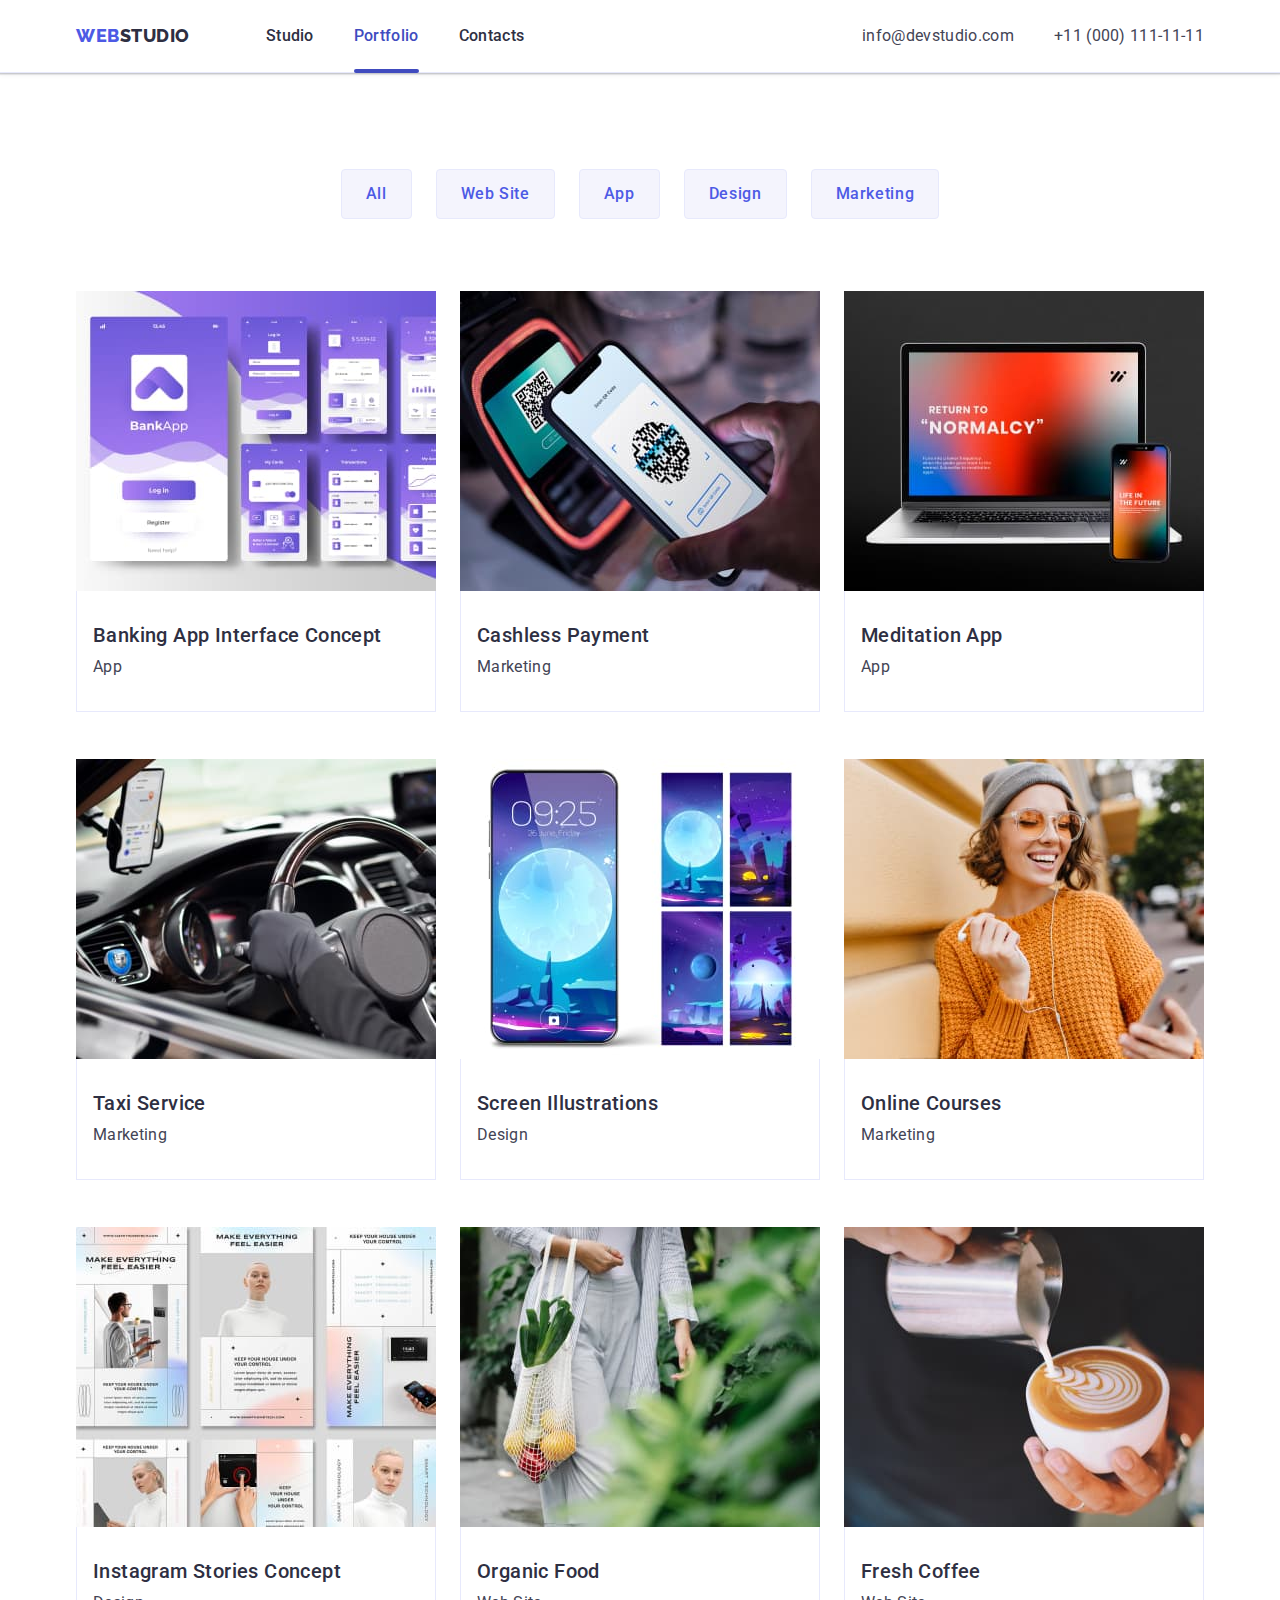
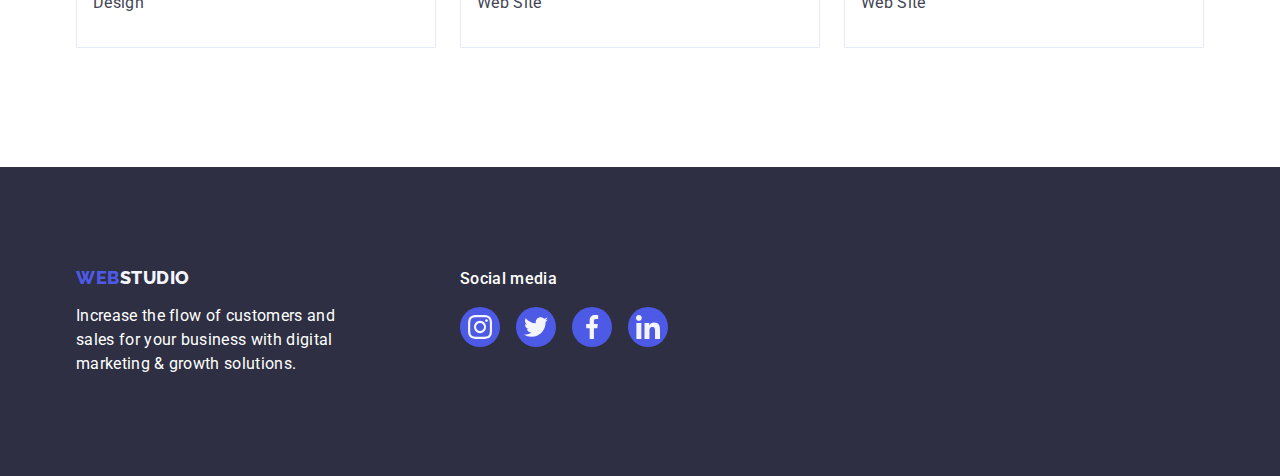
==== portfolio.html @ b57efcba "Initial commit" ====
<!DOCTYPE html>
<html lang="en">
  <head>
    <meta charset="UTF-8" />
    <meta http-equiv="X-UA-Compatible" content="IE=edge" />
    <meta name="viewport" content="width=device-width, initial-scale=1.0" />
    <title>Portfolio</title>
    <link
      rel="stylesheet"
      href="https://cdnjs.cloudflare.com/ajax/libs/modern-normalize/1.0.0/modern-normalize.min.css"
    />
    <link rel="stylesheet" href="./css/styles.css" />
    <link rel="preconnect" href="https://fonts.googleapis.com" />
    <link rel="preconnect" href="https://fonts.gstatic.com" crossorigin />
    <link
      href="https://fonts.googleapis.com/css2?family=Raleway:wght@800&family=Roboto:wght@400;500;700;900&display=swap"
      rel="stylesheet"
    />
  </head>

  <body>
    <!--Шапка сайта-->
    <header class="header">
      <!--Логотип с ссылкой-->

      <div class="container header-container">
        <nav class="nav">
          <a href="./index.html" class="logo link"
            >Web<span class="logo-text">Studio</span></a
          >
          <ul class="nav-links list">
            <li class="nav-item item">
              <a href="./index.html" class="nav-link link">Studio</a>
            </li>
            <li class="nav-item item">
              <a href="./portfolio.html" class="nav-link affter current link">Portfolio</a>
            </li>
            <li class="nav-item item">
              <a href="" class="nav-link link">Contacts</a>
            </li>
          </ul>
        </nav>

        <!--Контакты для связи-->

        <address class="contact">
          <ul class="contact-list list">
            <li class="contact-item item">
              <a href="mailto:info@devstudio.com" class="contact-link link"
                >info@devstudio.com</a
              >
            </li>
            <li class="contact-item item">
              <a href="tel:+110001111111" class="contact-link link"
                >+11 (000) 111-11-11</a
              >
            </li>
          </ul>
        </address>
      </div>
    </header>

    <main>
      <section class="section-galery">
        <div class="container">
          <h1 hidden>galery</h1>
          <ul class="galerry-btn-list list">
            <li class="galerry-item">
              <button type="button" class="meny-button">All</button>
            </li>
            <li class="galerry-item">
              <button type="button" class="meny-button">Web Site</button>
            </li>
            <li class="galerry-item">
              <button type="button" class="meny-button">App</button>
            </li>
            <li class="galerry-item">
              <button type="button" class="meny-button">Design</button>
            </li>
            <li class="galerry-item">
              <button type="button" class="meny-button">Marketing</button>
            </li>
          </ul>

          <ul class="galery-list list">
            <li class="galerry-item-card">
              <a href="" class="galery-link link">
                <div class="animation-card-container">
                  <img src="./images/galery/1.jpg" alt="Bank app" width="360" class="galerry-img" />
                  <p class="animation-card-text">14 Stylish and User-Friendly App Design Concepts · Task Manager App · Calorie Tracker App
                    · Exotic Fruit Ecommerce App ·
                    Cloud Storage App</p>
                </div>
                <div class="galerry-card-content">
                  <h2 class="galery-title">Banking App Interface Concept</h2>
                  <p class="galery-paragrav">App</p>
                </div>
              </a>
            </li>

            <li class="galerry-item-card">
              <a href="" class="galery-link link">
                <div class="animation-card-container">
                <img
                  src="./images/galery/2.jpg"
                  alt="Phone Checks QR Code"
                  width="360"
                  class="galerry-img"
                />
                <p class="animation-card-text">14 Stylish and User-Friendly App Design Concepts · Task Manager App · Calorie Tracker App
                  · Exotic Fruit Ecommerce App ·
                  Cloud Storage App</p>
                </div>
                <div class="galerry-card-content">
                  <h2 class="galery-title">Cashless Payment</h2>
                  <p class="galery-paragrav">Marketing</p>
                </div>
              </a>
            </li>

            <li class="galerry-item-card">
              <a href="" class="galery-link link">
                <div class="animation-card-container">
                <img
                  src="./images/galery/3.jpg"
                  alt="Notebook with phone"
                  width="360"
                  class="galerry-img"
                />
                <p class="animation-card-text">14 Stylish and User-Friendly App Design Concepts · Task Manager App · Calorie Tracker App
                  · Exotic Fruit Ecommerce App ·
                  Cloud Storage App</p>
                </div>
                <div class="galerry-card-content">
                  <h2 class="galery-title">Meditation App</h2>
                  <p class="galery-paragrav">App</p>
                </div>
              </a>
            </li>

            <li class="galerry-item-card">
              <a href="" class="galery-link link">
                <div class="animation-card-container">
                <img
                  src="./images/galery/4.jpg"
                  alt="The driver in the car holds the steering wheel"
                  width="360"
                  class="galerry-img"
                />
                <p class="animation-card-text">14 Stylish and User-Friendly App Design Concepts · Task Manager App · Calorie Tracker App
                  · Exotic Fruit Ecommerce App ·
                  Cloud Storage App</p>
                  </div>
                <div class="galerry-card-content">
                  <h2 class="galery-title">Taxi Service</h2>
                  <p class="galery-paragrav">Marketing</p>
                </div>
              </a>
            </li>

            <li class="galerry-item-card">
              <a href="" class="galery-link link">
                <div class="animation-card-container">
                <img
                  src="./images/galery/5.jpg"
                  alt="Included phone"
                  width="360"
                  class="galerry-img"
                />
                <p class="animation-card-text">14 Stylish and User-Friendly App Design Concepts · Task Manager App · Calorie Tracker App
                  · Exotic Fruit Ecommerce App ·
                  Cloud Storage App</p>
                  </div>
                <div class="galerry-card-content">
                  <h2 class="galery-title">Screen Illustrations</h2>
                  <p class="galery-paragrav">Design</p>
                </div>
              </a>
            </li>

            <li class="galerry-item-card">
              <a href="" class="galery-link link">
                <div class="animation-card-container">
                <img
                  src="./images/galery/6.jpg"
                  alt="girl with headphones in orange sweater"
                  width="360"
                  class="galerry-img"
                />
                <p class="animation-card-text">14 Stylish and User-Friendly App Design Concepts · Task Manager App · Calorie Tracker App
                  · Exotic Fruit Ecommerce App ·
                  Cloud Storage App</p>
                  </div>
                <div class="galerry-card-content">
                  <h2 class="galery-title">Online Courses</h2>
                  <p class="galery-paragrav">Marketing</p>
                </div>
              </a>
            </li>

            <li class="galerry-item-card">
              <a href="" class="galery-link link">
                <div class="animation-card-container">
                <img
                  src="./images/galery/7.jpg"
                  alt="book pages"
                  width="360"
                  class="galerry-img"
                />
                <p class="animation-card-text">14 Stylish and User-Friendly App Design Concepts · Task Manager App · Calorie Tracker App
                  · Exotic Fruit Ecommerce App ·
                  Cloud Storage App</p>
                  </div>
                <div class="galerry-card-content">
                  <h2 class="galery-title">Instagram Stories Concept</h2>
                  <p class="galery-paragrav">Design</p>
                </div>
              </a>
            </li>

            <li class="galerry-item-card">
              <a href="" class="galery-link link">
                <div class="animation-card-container">
                <img
                  src="./images/galery/8.jpg"
                  alt="a girl in white carries vegetables in a bag"
                  width="360"
                  class="galerry-img"
                />
                <p class="animation-card-text">14 Stylish and User-Friendly App Design Concepts · Task Manager App · Calorie Tracker App
                  · Exotic Fruit Ecommerce App ·
                  Cloud Storage App</p>
                  </div>
                <div class="galerry-card-content">
                  <h2 class="galery-title">Organic Food</h2>
                  <p class="galery-paragrav">Web Site</p>
                </div>
              </a>
            </li>

            <li class="galerry-item-card">
              <a href="" class="galery-link link">
                <div class="animation-card-container">
                <img
                  src="./images/galery/9.jpg"
                  alt="a girl in white carries vegetables in a bag"
                  width="360"
                  class="galerry-img"
                />
                <p class="animation-card-text">14 Stylish and User-Friendly App Design Concepts · Task Manager App · Calorie Tracker App
                  · Exotic Fruit Ecommerce App ·
                  Cloud Storage App</p>
                  </div>
                <div class="galerry-card-content">
                  <h2 class="galery-title">Fresh Coffee</h2>
                  <p class="galery-paragrav">Web Site</p>
                </div>
              </a>
            </li>
          </ul>
        </div>
      </section>
    </main>

    <!--Подвал сайта-->

    <footer class="footer">
    
      <div class="container footer-container">
        <div class="footer-container-text">
          <a href="./index.html" class="logo-footer link">Web<span class="footer-logo-span">Studio</span>
          </a>
          <p class="footer-text">
            Increase the flow of customers and sales for your business with
            digital marketing & growth solutions.
          </p>
        </div>
    
    
        <div class="footer-social-media">
    
          <p class="footer-social-media-text">Social media</p>
    
          <ul class="footer-list">
            <li class="item-footer-social">
              <a href="" class="link link-social-media footer-social-link">
                <svg class="icon" width="24" height="24">
                  <use href="./images/icons.svg#icon-instagram">
    
                  </use>
                </svg>
              </a>
            </li>
            <li class="item-footer-social">
              <a href="" class="link link-social-media footer-social-link">
                <svg class="icon" width="24" height="24">
                  <use href="./images/icons.svg#icon-twitter">
    
                  </use>
                </svg>
              </a>
            </li>
            <li class="item-footer-social">
              <a href="" class="link link-social-media footer-social-link">
                <svg class="icon" width="24" height="24">
                  <use href="./images/icons.svg#icon-facebook">
    
                  </use>
                </svg>
              </a>
            </li>
            <li class="item-footer-social">
              <a href="" class="link link-social-media footer-social-link">
    
                <svg class="icon" width="24" height="24">
    
                  <use href="./images/icons.svg#icon-linkedin"></use>
    
                </svg>
              </a>
            </li>
          </ul>
    
    
    
        </div>
      </div>
    
    </footer>
  </body>
</html>
---- css/styles.css ----
/* Цвет основного текста #2E2F42 */

/* Вторичный цвет текста,абзацев #434455; */

/* Цвет заголовка героя #FFFFFF */

/* Цвет кнопки #4D5AE5 , Цвет ховера #404BBF */

/* Цвет акцента #E7E9FC */

/* Цвет героя и футтера #2E2F42 */

/* Цвет фона #E5E5E5 */

/* Цвет фона вторичный #F4F4FD */

/* Размеры основного текста : 16рх
line-height: 1.5 множитель*/

/* Размеры вторичных заголовков : 20рх
line-height: 1.2 множитель */

/* Переменные */

/* Общий сброс дефолта */

html {
  box-sizing: border-box;
}

*,
*::before,
*::after {
  box-sizing: inherit;
}

h1,
h2,
h3,
h4,
h5,
h6,
p {
  margin: 0;
}

ul,
ol {
  list-style: none;
  margin-top: 0;
  margin-bottom: 0;

  padding-left: 0;
}

img {
  display: block;
}

.list {
  list-style: none;
}

.link {
  text-decoration: none;
}

/* Глобальные стили */

body {
  color: #434455;
  font-size: 16px;
  line-height: 1.5;
  font-family: 'Roboto', sans-serif;
  background-color: #ffffff;
  letter-spacing: 0.02em;
}

/* Переменные  */

:root {
  --primary-text-color: #2e2f42;
  --title-paragrav-color: #434455;
  --acsent-color: #404bbf;
  --button-color: #4d5ae5;
  --button-portvolio-color: #f4f4fd;
  --color-icon: #f4f4fd;
  --color-icon-costumers: #8e8f99;
}

/* Контейнер */

.container {
  width: 1158px;

  padding: 0 15px;
  margin: 0 auto;
}

/*--------------- Общие стили для секций и заголовков -----------------*/

.section {
  padding: 120px 0;
}

.section.section-padding {
  padding-top: 0;
}

.section .section-title {
  color: var(--primary-text-color);
  font-size: 36px;
  line-height: 1.11;
  font-weight: 500;
  letter-spacing: 0.02em;
}

/*--------- СТИЛИ ДЛЯ ШАПКИ -------------*/

.header {
  border-bottom: 1px solid #e7e9fc;
  box-shadow: 0px 2px 1px rgba(46, 47, 66, 0.08),
    0px 1px 1px rgba(46, 47, 66, 0.16), 0px 1px 6px rgba(46, 47, 66, 0.08);
}

.header .header-container {
  display: flex;
}

.header .nav {
  display: flex;
  align-items: center;
}

/*------------- Логотип в шапке -------------*/

.logo {
  color: var(--button-color);
  font-size: 18px;
  line-height: 1.17;
  font-family: 'Raleway', sans-serif;
  letter-spacing: 0.03em;
  font-weight: 800;
  text-transform: uppercase;

  margin-right: 76px;
}
.logo-text {
  color: var(--primary-text-color);
}

/*----------------- Навигация по сайту -----------------*/

.nav-links {
  display: flex;
}

.nav-link {
  display: block;
  position: relative;
}

.affter::after {
  content: '';
  position: absolute;

  left: 0;

  bottom: -1px;
  width: 100%;
  height: 4px;

  background: #404bbf;
  border-radius: 2px;
}

.nav-links .nav-link {
  color: var(--primary-text-color);
  font-weight: 500;
  letter-spacing: 0.02em;
  font-style: normal;
  padding: 24px 0;

  transition: color 250ms cubic-bezier(0.4, 0, 0.2, 1);
}

.nav-links .current {
  color: #404bbf;
}

.nav-links .nav-item {
  position: relative;

  margin-right: 40px;
}

.nav-links .nav-item:last-child {
  margin-right: 0px;
}

/* ---------- Контакты -------------------------- */
.contact {
  font-style: normal;
  margin-left: auto;
}

.header .contact-list {
  display: flex;
  padding: 24px 0;
  margin-right: auto;
}

.contact-list .contact-item {
  margin-right: 40px;
}

.contact-list .contact-item:last-child {
  margin-right: 0;
}

.contact-list .contact-link {
  color: var(--title-paragrav-color);
  font-weight: 400;
  letter-spacing: 0.02em;
  font-style: normal;

  transition: color 250ms cubic-bezier(0.4, 0, 0.2, 1);
}

/*------------------ Навигация по сайту + контактная информация в ховере --------------*/

.nav-links .nav-link:hover,
.nav-links .nav-link:focus,
.contact-list .contact-link:hover,
.contact-list .contact-link:focus {
  color: var(--acsent-color);
}

/* ------------------------ Навигация по сайту + контактная информация в активе --------------*/

.nav-links .nav-link:active,
.addres-list .address-link:active,
.contact-list .contact-link:active {
  color: #4d5ae5;
}

/* ------------------------ ПЕРВАЯ СЕКЦИЯ - ГЕРОЙ ------------------------*/

.hero {
  margin-left: auto;
  margin-right: auto;
  padding: 188px 0;
  max-width: 1440px;

  background-color: #2e2f42;

  background-image: linear-gradient(
      rgba(46, 47, 66, 0.7),
      rgba(46, 47, 66, 0.7)
    ),
    url(../images/hero-image.jpg);

  background-size: cover;
  background-repeat: no-repeat;
  background-position: center;
}

.hero .hero-title {
  display: block;
  color: #ffffff;
  font-size: 56px;
  line-height: 1.07;
  letter-spacing: 0.02em;
  text-align: center;

  max-width: 496px;

  margin-left: auto;
  margin-right: auto;
  margin-bottom: 48px;
}

.hero .hero-button {
  display: block;
  text-align: center;

  padding-left: 32px;
  padding-right: 32px;
  padding-top: 16px;
  padding-bottom: 16px;

  margin-left: auto;
  margin-right: auto;

  color: #ffffff;
  background-color: var(--button-color);
  cursor: pointer;
  font-family: 'Roboto', sans-serif;
  font-weight: 500;
  font-size: 16px;
  line-height: 1.5;
  letter-spacing: 0.04em;
  box-shadow: 0px 4px 4px rgba(0, 0, 0, 0.15);

  border-radius: 4px;
  border: none;

  min-width: 169px;
  height: 56px;
  gap: 10px;

  transition: background-color 250ms cubic-bezier(0.4, 0, 0.2, 1);
}

/* --------------- Кнопка героя в ховере ---------------------- */
.hero .hero-button:hover,
.hero .hero-button:focus {
  background-color: #404bbf;
}

/*------------------------- ВТОРАЯ СЕКЦИЯ - ОСОБЕННОСТИ  -----------------*/

.features-list {
  display: flex;
}

.features-list .features-item {
  margin-right: 24px;
  width: calc((100% - 72px) / 4);
}

.features-list .features-item:last-child {
  margin-right: 0px;
}

.container-features-icon {
  display: flex;
  justify-content: center;
  align-items: center;

  margin-bottom: 8px;
  height: 112px;
  background-color: var(--color-icon);
  border-radius: 4px;
}

.features-title {
  font-size: 20px;
  line-height: 1.2;
  color: var(--primary-text-color);
  font-weight: 500;
  letter-spacing: 0.02em;
  margin-bottom: 8px;
}

.features-text-item {
  width: 264px;
}

.features-text {
  font-size: 16px;
  line-height: 1.5;
  letter-spacing: 0.02em;
  color: var(--title-paragrav-color);
}

/*------------------- ТРЕТЬЯ СЕКЦИЯ - ЧЕМ МЫ ЗАНИМАЕМСЯ------------------- */

.meny-list {
  display: flex;
}

.meny-list .meny-item {
  margin-right: 24px;
}
.meny-list .meny-item:last-child {
  margin-right: 0;
}

.section .section-caption {
  color: var(--primary-text-color);
  font-size: 36px;
  line-height: 1.11;
  font-weight: 700;
  letter-spacing: 0.02em;
  text-transform: capitalize;
  text-align: center;

  margin-bottom: 72px;
}

/*---------------------- ЧЕТВЕРТАЯ СЕКЦИЯ - КОМАНДА--------------------*/

.section-team {
  background-color: #f4f4fd;
}

.team-title {
  color: var(--primary-text-color);
  font-size: 36px;
  line-height: 1.11;
  font-weight: 700;
  letter-spacing: 0.02em;
  text-align: center;
  text-transform: capitalize;

  margin-bottom: 72px;
}

.team-list {
  display: flex;
  justify-content: space-between;

  margin-top: 72px;
}

.team-card-content {
  padding-top: 32px;
  padding-bottom: 32px;
}

.team-list .team-item {
  margin-right: 24px;
  width: calc((100% - 72px) / 4);

  box-shadow: 0px 1px 6px rgba(46, 47, 66, 0.08),
    0px 1px 1px rgba(46, 47, 66, 0.16), 0px 2px 1px rgba(46, 47, 66, 0.08);
  border-radius: 0px 0px 4px 4px;
}

.team-list .team-item:last-child {
  margin-right: 0px;
}

.section-text {
  font-size: 16px;
  line-height: 1.5;
  letter-spacing: 0.02em;
  color: var(--title-paragrav-color);
  text-align: center;
}

.section-team .section-subject {
  color: var(--primary-text-color);
  font-size: 20px;
  line-height: 1.2;
  font-weight: 500;
  letter-spacing: 0.02em;
  text-align: center;

  margin-bottom: 8px;
}

.section-team .team-item {
  background-color: #ffffff;
}

.team-icon-hover {
  transition: background-color 250ms cubic-bezier(0.4, 0, 0.2, 1);
}

.team-icon-hover:hover,
.team-icon-hover:focus {
  background-color: #404bbf;
}

/* -------------- КЛИЕНТЫ СЕКЦИЯ ПЯТАЯ-------------------------*/

.section-costumers {
  padding-bottom: 120px;
  padding-top: 120px;
}

.section-costumers .title-costumers {
  margin-bottom: 72px;
  color: var(--primary-text-color);
  font-family: 'Roboto', sans-serif;
  font-weight: 700;
  font-size: 36px;
  line-height: 1.1;
  text-align: center;
  letter-spacing: 0.02em;
  text-transform: capitalize;
}

.section-costumers .list-costumers {
  display: flex;
  justify-content: center;
  gap: 24px;
}

.link-costumers {
  display: flex;
  justify-content: center;
  align-items: center;
  width: 168px;
  height: 88px;

  border: 1px solid #8e8f99;
  border-radius: 4px;

  color: var(--color-icon-costumers);

  transition: border-color 250ms cubic-bezier(0.4, 0, 0.2, 1),
    color 250ms cubic-bezier(0.4, 0, 0.2, 1);
}

.icon-costumers {
  fill: currentColor;
}

.link-costumers:hover,
.link-costumers:focus {
  border: 1px solid var(--acsent-color);
  color: #404bbf;
}

.link-costumers:active {
  background-color: #404bbf;
}

.link-costumers:hover .icon-costumers,
.link-costumers:focus .icon-costumers {
  fill: currentColor;
}

/* ------------Иконки Соц Сетей ---------------------- */

.list-social-media {
  display: flex;
  justify-content: center;
  margin-top: 8px;
  gap: 24px;
}

.link-social-media {
  color: var(--color-icon);
  display: flex;
  height: 40px;
  width: 40px;
  align-items: center;
  justify-content: center;

  background-color: var(--button-color);
  border-radius: 50%;
}

.icon {
  fill: currentColor;
}

/* -----------------ФУТЕР-------------------*/

.footer {
  background-color: var(--primary-text-color);
  color: #ffffff;

  padding: 100px 0;
}

/* --------------------------Логотип В футтере -------------------------- */

.footer-container {
  display: flex;
  align-items: baseline;
}

.footer-container-text {
  margin-right: 120px;
}

.footer .logo-footer {
  display: inline-block;
  color: var(--button-color);
  font-size: 18px;
  line-height: 1.17;
  font-family: 'Raleway', sans-serif;
  letter-spacing: 0.03em;
  font-weight: 800;
  text-transform: uppercase;

  margin-bottom: 16px;
}

.footer .footer-logo-span {
  color: #f4f4fd;
}

.footer .footer-text {
  max-width: 264px;
}

.footer .footer-list {
  display: flex;
  gap: 16px;
}

.footer .footer-social-media-text {
  font-family: 'Roboto', sans-serif;

  font-weight: 500;
  font-size: 16px;
  line-height: 1.5;
  letter-spacing: 0.02em;
  margin-bottom: 16px;
}

.footer-social-link {
  transition: background-color 250ms cubic-bezier(0.4, 0, 0.2, 1);
}

.footer-social-link:hover,
.footer-social-link:focus {
  background-color: #31d0aa;
}

/* -----------------------СТРАНИЦА ПОРТФОЛИО---------------------- */

/* -------------------СТИЛИ ДЛЯ КНОПОК ПЕРВАЯ СЕКЦИЯ -------------------*/

.section-galery .meny-button {
  display: block;

  background-color: var(--button-portvolio-color);
  color: var(--button-color);
  cursor: pointer;
  font-family: 'Roboto', sans-serif;
  font-weight: 500;
  font-size: 16px;
  letter-spacing: 0.04em;
  line-height: 1.5;
  border: 1px solid #e7e9fc;
  border-radius: 4px;

  margin-top: 0;
  margin-left: auto;
  margin-right: auto;

  padding: 12px 24px;

  transition: background-color 250ms cubic-bezier(0.4, 0, 0.2, 1),
    border-color 250ms cubic-bezier(0.4, 0, 0.2, 1),
    box-shadow 250ms cubic-bezier(0.4, 0, 0.2, 1),
    color 250ms cubic-bezier(0.4, 0, 0.2, 1);
}

/* --------------------Ховер кнопок --------------------- */

.section-galery .meny-button:hover,
.section-galery .meny-button:focus {
  background-color: var(--acsent-color);
  color: #ffffff;
  border: 1px solid transparent;
  box-shadow: 0px 3px 1px rgba(0, 0, 0, 0.1), 0px 2px 1px rgba(0, 0, 0, 0.08),
    0px 2px 2px rgba(0, 0, 0, 0.12);
}

/* -------------------- ГАЛЕРЕЯ КАРТОЧКИ --------------- */

.section-galery {
  padding-top: 96px;
  padding-bottom: 120px;
}

.section-galery .galery-title {
  color: var(--primary-text-color);
  font-size: 20px;
  line-height: 1.2;
  font-weight: 500;
  letter-spacing: 0.02em;

  margin-bottom: 8px;
}

.section-galery .galerry-btn-list {
  display: flex;
  justify-content: center;
  margin-bottom: 72px;
}

.galerry-item {
  margin-right: 24px;
}

.galerry-btn-list .galerry-item:last-child {
  margin-right: 0;
}

.galery-list {
  display: flex;
  flex-wrap: wrap;
  row-gap: 48px;
}

.galery-list .galerry-item-card {
  margin-right: 24px;
  max-height: 420px;
}

.galery-link {
  display: block;
  transition: box-shadow 250ms cubic-bezier(0.4, 0, 0.2, 1);
}

.galery-link:hover,
.galery-link:focus {
  box-shadow: 0px 1px 6px rgba(46, 47, 66, 0.08),
    0px 1px 1px rgba(46, 47, 66, 0.16), 0px 2px 1px rgba(46, 47, 66, 0.08);
}

.galery-list .galerry-card-content {
  padding-top: 32px;
  padding-bottom: 32px;
  padding-left: 16px;
  padding-right: 16px;

  border: 1px solid #e7e9fc;
  border-top: none;
}

.galery-list .galerry-item-card:nth-child(3n + 3) {
  margin-right: 0;
}

.galery-paragrav {
  color: var(--title-paragrav-color);
  line-height: 1.5;
}

/* -------АНИМАЦИЯ КАРТОЧЕК В ПОРТФОЛИО ------------- */

.animation-card-container {
  overflow: hidden;
  position: relative;
}

/* .animation-card-container::before {
  position: absolute;
  opacity: 1;
  pointer-events: none;

  width: 100%;
  height: 100%;
  display: inline-block;
  content: '';
  background-color: #4D5AE5;

  transform: translateY(300px);
  transition: transform 250ms cubic-bezier(0.4, 0, 0.2, 1);

} */

.animation-card-text {
  position: absolute;
  padding: 40px 32px;
  top: 0;
  opacity: 1;
  pointer-events: none;
  background-color: #4d5ae5;
  width: 100%;
  height: 100%;
  color: var(--button-portvolio-color);

  font-family: 'Roboto', sans-serif;
  font-style: normal;
  font-weight: 400;
  font-size: 16px;
  line-height: 1.5;
  letter-spacing: 0.02em;

  transform: translateY(100%);
  transition: transform 250ms cubic-bezier(0.4, 0, 0.2, 1);
}

.galery-link:hover .animation-card-container::before,
.galery-link:hover .animation-card-text,
.galery-link:focus .animation-card-container::before,
.galery-link:focus .animation-card-text {
  transform: translateY(0px);
}

/* ------------------------МОДЕЛЬНОЕ ОКНО И БЕКДРОП ----------------------- */

.backdrop {
  position: fixed;
  top: 0;
  left: 0;
  width: 100%;
  height: 100%;
  background-color: rgba(46, 47, 66, 0.4);

  transition: opacity 250ms cubic-bezier(0.4, 0, 0.2, 1),
    visibility 250ms cubic-bezier(0.4, 0, 0.2, 1);
}

.backdrop.is-hidden {
  opacity: 0;
  pointer-events: none;
  visibility: hidden;
}

.modal {
  position: absolute;
  min-width: 408px;
  min-height: 576px;
  top: 50%;
  left: 50%;
  transform: translate(-50%, -50%);
  background-color: #fcfcfc;
  box-shadow: 0px 1px 1px rgba(0, 0, 0, 0.14), 0px 1px 3px rgba(0, 0, 0, 0.12),
    0px 2px 1px rgba(0, 0, 0, 0.2);
  border-radius: 4px;
  transition: transform 250ms cubic-bezier(0.4, 0, 0.2, 1);
}

.close-model-btn {
  position: absolute;
  padding: 0;
  display: flex;
  justify-content: center;
  align-items: center;
  right: 24px;
  top: 24px;
  background: #e7e9fc;
  border: 1px solid rgba(0, 0, 0, 0.1);
  border-radius: 50%;
  width: 24px;
  height: 24px;

  cursor: pointer;

  transition: background-color 250ms cubic-bezier(0.4, 0, 0.2, 1),
    border 250ms cubic-bezier(0.4, 0, 0.2, 1);
}

.close-model-btn:hover,
.close-model-btn:focus {
  background-color: var(--acsent-color);
  border: none;
  color: #ffffff;
}

.svg-modal-btn {
  position: absolute;
  fill: currentColor;
  transition: fill 250ms cubic-bezier(0.4, 0, 0.2, 1);
}
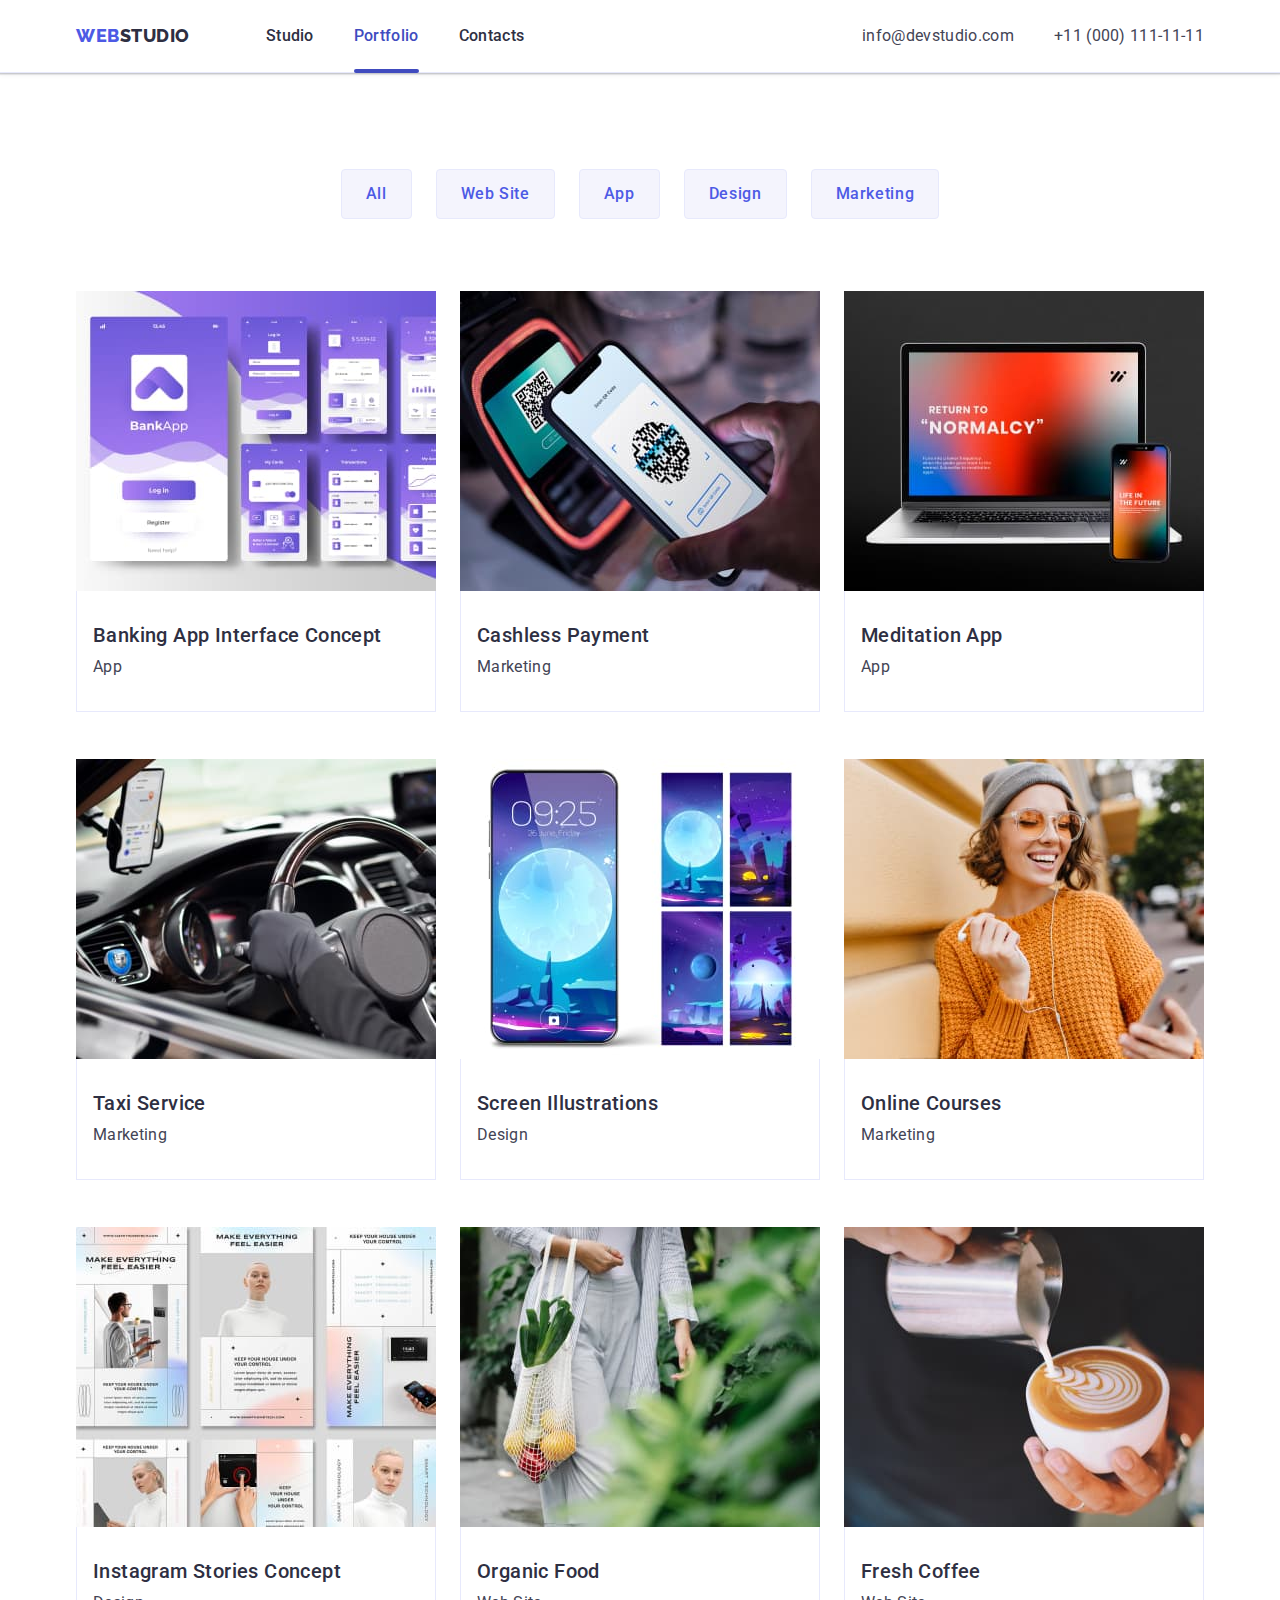
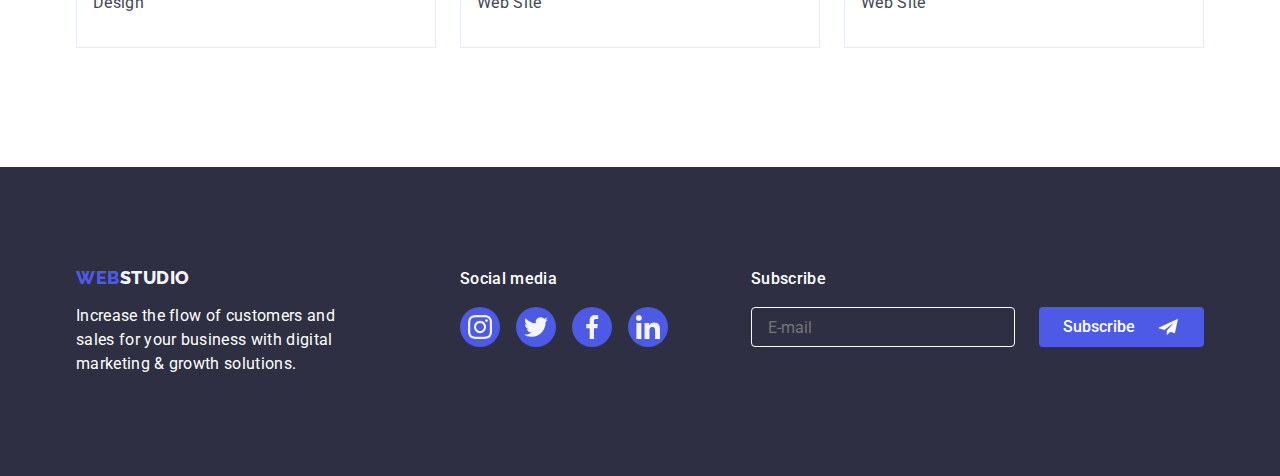
==== commit 160824c8: "Сде" ====
--- a/portfolio.html
+++ b/portfolio.html
@@ -324,6 +324,26 @@
     
     
         </div>
+        <form class="form-list-footer">
+          <label for="subscribe" class="subscribe">
+            <span class="subscribe-text"> Subscribe </span>
+            <input type="email" name="subscribe" autocomplete="on" placeholder="E-mail" class="form-footer" id="subscribe">
+        
+          </label>
+        
+        
+          <div class="container-button-futter">
+            <button type="submit" class="btn-form-footter">
+              Subscribe
+            </button>
+            <svg width="24" height="20" class="icon-btn-footter">
+              <use href="./images/icons.svg#icon-fly-litac">
+        
+              </use>
+            </svg>
+          </div>
+        
+        </form>
       </div>
     
     </footer>
--- a/css/styles.css
+++ b/css/styles.css
@@ -614,6 +614,85 @@
   background-color: #31d0aa;
 }
 
+/* -----------------------Форма-------------------- */
+
+.form-list-footer {
+  display: flex;
+  align-items: flex-end;
+  gap: 24px;
+
+  margin-left: auto;
+}
+
+.subscribe {
+  display: flex;
+  flex-direction: column;
+  gap: 16px;
+}
+
+.subscribe-text {
+  font-family: 'Roboto', sans-serif;
+  font-style: normal;
+  font-weight: 500;
+  font-size: 16px;
+  line-height: 1.5;
+
+  letter-spacing: 0.02em;
+}
+
+.form-footer {
+  outline: none;
+  border: none;
+  width: 264px;
+  height: 40px;
+  padding: 8px 16px;
+
+  border: 1px solid #ffffff;
+  border-radius: 4px;
+  background-color: inherit;
+  color: #ffffff;
+}
+
+.form-footer:focus {
+  border-color: var(--acsent-color);
+}
+
+.btn-form-footter {
+  display: flex;
+  justify-content: flex-start;
+  width: 165px;
+  padding: 8px 24px;
+
+  background-color: var(--button-color);
+  color: #ffffff;
+
+  font-family: 'Roboto', sans-serif;
+
+  font-weight: 500;
+  font-size: 16px;
+  line-height: 1.5;
+  border: none;
+  border-radius: 4px;
+  cursor: pointer;
+
+  transition: background-color 250ms cubic-bezier(0.4, 0, 0.2, 1);
+}
+
+.btn-form-footter:hover {
+  background-color: var(--acsent-color);
+}
+
+.container-button-futter {
+  position: relative;
+  width: 165px;
+}
+
+.icon-btn-footter {
+  position: absolute;
+  top: 50%;
+  right: 24px;
+  transform: translateY(-50%);
+}
 /* -----------------------СТРАНИЦА ПОРТФОЛИО---------------------- */
 
 /* -------------------СТИЛИ ДЛЯ КНОПОК ПЕРВАЯ СЕКЦИЯ -------------------*/
@@ -801,8 +880,8 @@
 
 .modal {
   position: absolute;
-  min-width: 408px;
-  min-height: 576px;
+  width: 408px;
+
   top: 50%;
   left: 50%;
   transform: translate(-50%, -50%);
@@ -811,6 +890,11 @@
     0px 2px 1px rgba(0, 0, 0, 0.2);
   border-radius: 4px;
   transition: transform 250ms cubic-bezier(0.4, 0, 0.2, 1);
+
+  padding-left: 24px;
+  padding-right: 24px;
+  padding-top: 72px;
+  padding-bottom: 24px;
 }
 
 .close-model-btn {
@@ -845,3 +929,203 @@
   fill: currentColor;
   transition: fill 250ms cubic-bezier(0.4, 0, 0.2, 1);
 }
+
+.title-modal {
+  font-family: 'Roboto', sans-serif;
+  font-weight: 500;
+  font-size: 16px;
+  line-height: 1.5;
+  text-align: center;
+  letter-spacing: 0.02em;
+  color: var(--primary-text-color);
+
+  margin-bottom: 16px;
+}
+
+.list-form {
+  border: none;
+  padding: 0;
+  margin: 0;
+}
+
+.container-form-components {
+  position: relative;
+  display: flex;
+  flex-direction: column;
+  gap: 4px;
+
+  margin-bottom: 8px;
+}
+
+/* 
+.icons-form {
+  position: absolute;
+  display: block;
+
+  top: 46%;
+  left: 19px;
+  transform: translatex(-50%);
+
+  padding: 0;
+} */
+
+.input-user {
+  outline: none;
+  border: none;
+  width: 100%;
+  height: 40px;
+  padding-left: 38px;
+
+  border: 1px solid rgba(46, 47, 66, 0.4);
+  border-radius: 4px;
+  transition: border 250ms cubic-bezier(0.4, 0, 0.2, 1);
+}
+
+.input-user:focus {
+  border: 1px solid #4d5ae5;
+}
+
+.icons-form {
+  transition: color 250ms cubic-bezier(0.4, 0, 0.2, 1);
+}
+
+.input-user:focus + .icons-svg-form {
+  color: var(--button-color);
+}
+
+.form-text-clue {
+  position: relative;
+}
+
+.icons-svg-form {
+  position: absolute;
+  top: 46%;
+  left: 19px;
+  transform: translatex(-50%);
+
+  transition: color 250ms cubic-bezier(0.4, 0, 0.2, 1);
+  fill: currentColor;
+  cursor: pointer;
+}
+
+.form-text-clue {
+  font-family: 'Roboto';
+  color: #8e8f99;
+  font-weight: 400;
+  font-size: 12px;
+  line-height: 1.16;
+  letter-spacing: 0.04em;
+}
+
+.comment-form {
+  outline: none;
+  border: none;
+
+  width: 360px;
+  height: 120px;
+  padding-left: 16px;
+  padding-top: 8px;
+  padding-bottom: 8px;
+  margin-bottom: 16px;
+  border: 1px solid rgba(46, 47, 66, 0.4);
+  border-radius: 4px;
+
+  transition: border 250ms cubic-bezier(0.4, 0, 0.2, 1);
+}
+
+.comment-form:focus {
+  border: 1px solid #4d5ae5;
+}
+
+.comment-form::placeholder {
+  font-family: 'Roboto', sans-serif;
+  margin-top: 8px;
+  margin-left: 16px;
+  font-weight: 400;
+  font-size: 12px;
+  line-height: 1.17;
+  letter-spacing: 0.04em;
+  color: rgba(46, 47, 66, 0.4);
+}
+
+.accept {
+  width: 16px;
+  height: 16px;
+  appearance: none;
+  position: absolute;
+}
+
+.accept-text {
+  display: flex;
+  align-items: center;
+  gap: 8px;
+
+  font-family: 'Roboto', sans-serif;
+  font-weight: 400;
+  font-size: 12px;
+  line-height: 1.16;
+  letter-spacing: 0.04em;
+  color: #8e8f99;
+}
+
+.container-form-checkbox {
+  display: flex;
+
+  gap: 8px;
+}
+
+.send-btn-form {
+  display: block;
+  padding: 16px 32px;
+  background: var(--button-color);
+  box-shadow: 0px 4px 4px rgba(0, 0, 0, 0.15);
+  border-radius: 4px;
+
+  font-family: 'Roboto', sans-serif;
+
+  font-weight: 500;
+  font-size: 16px;
+  line-height: 1.5;
+  text-align: center;
+  letter-spacing: 0.04em;
+  border: none;
+  color: #ffffff;
+
+  margin-left: auto;
+  margin-right: auto;
+
+  width: 169px;
+  height: 56px;
+
+  margin-top: 24px;
+  cursor: pointer;
+
+  transition: background-color 250ms cubic-bezier(0.4, 0, 0.2, 1);
+}
+
+.send-btn-form:hover,
+.send-btn-form:focus {
+  background-color: var(--acsent-color);
+}
+
+.icons-accept {
+  border: 1px solid #8e8f99;
+  border-radius: 2px;
+  width: 16px;
+  height: 16px;
+  padding: 3px 4px;
+  transition: background-color 250ms cubic-bezier(0.4, 0, 0.2, 1);
+}
+
+.is-hidden-icon-checkbox {
+  visibility: hidden;
+  transition: visibility 250ms cubic-bezier(0.4, 0, 0.2, 1);
+}
+
+.accept:checked + .icons-accept {
+  background-color: var(--acsent-color);
+}
+
+.accept:checked + .icons-accept .is-hidden-icon-checkbox {
+  visibility: visible;
+}
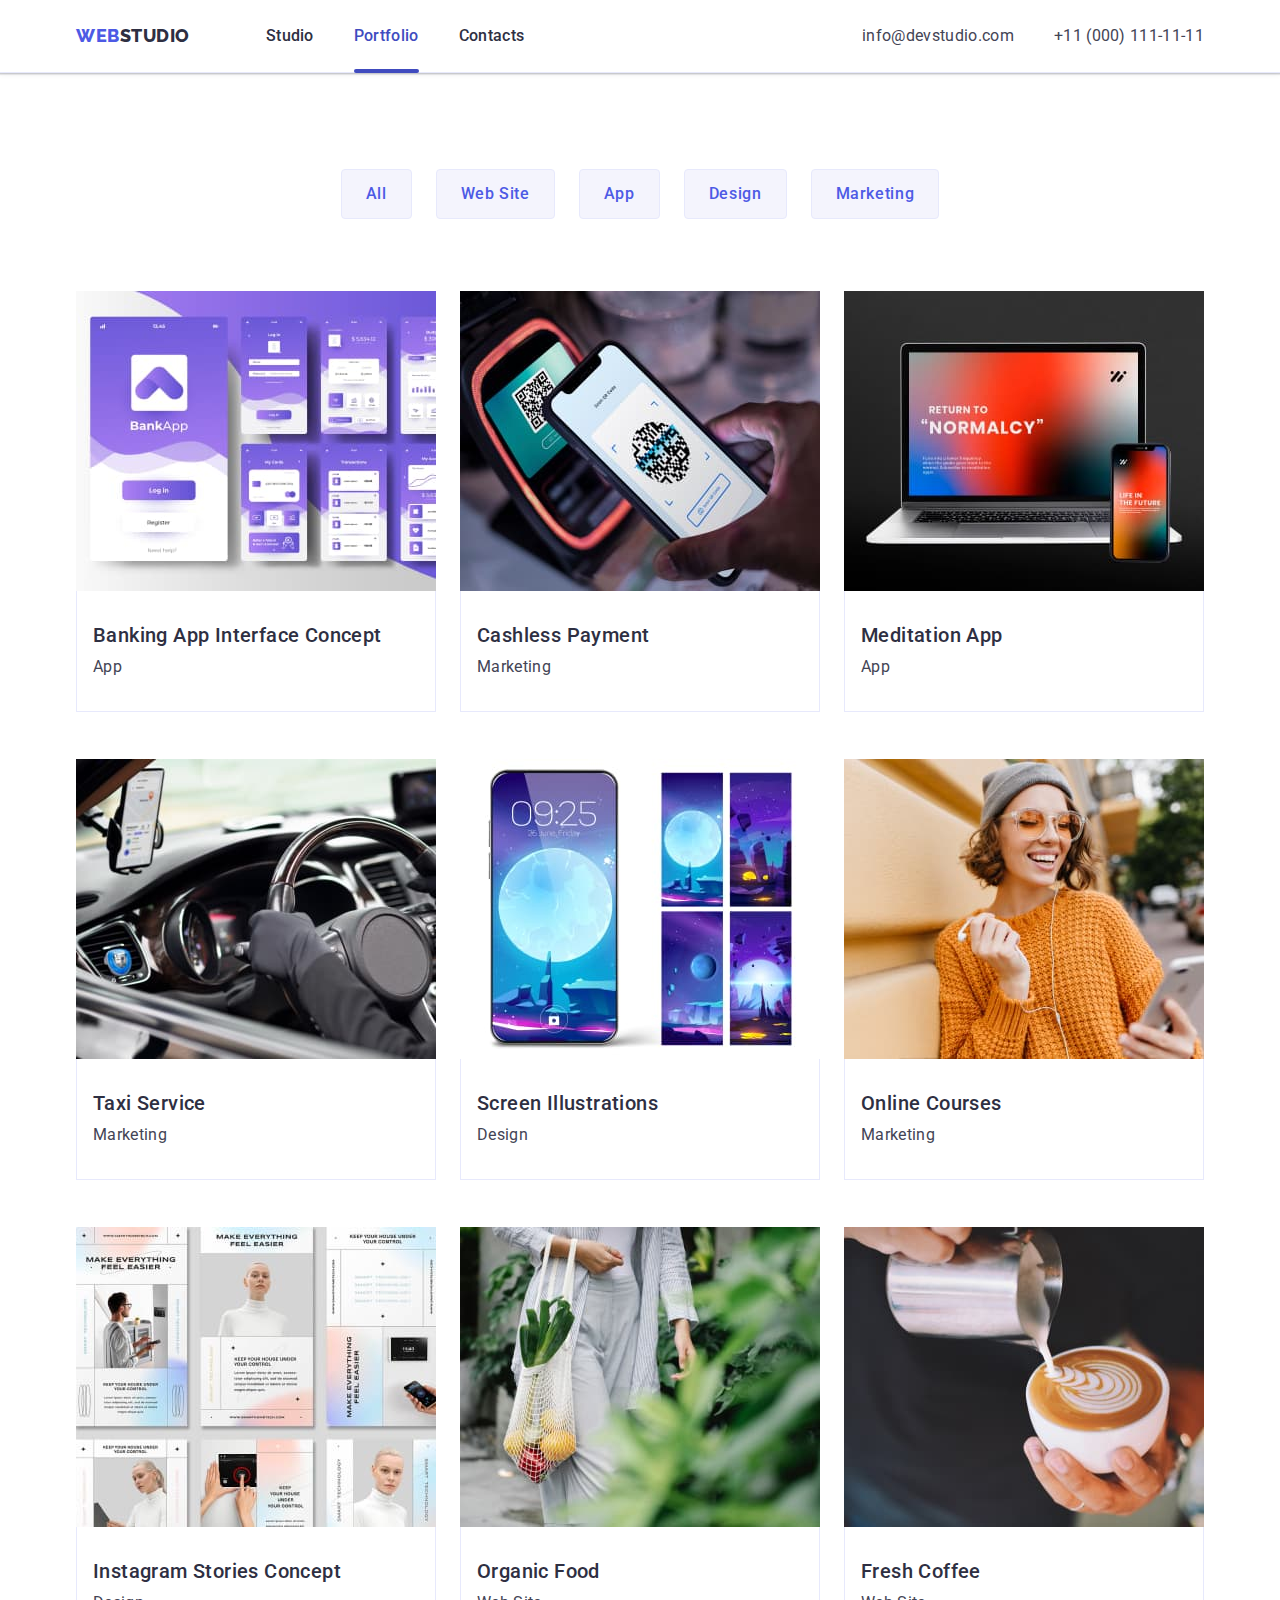
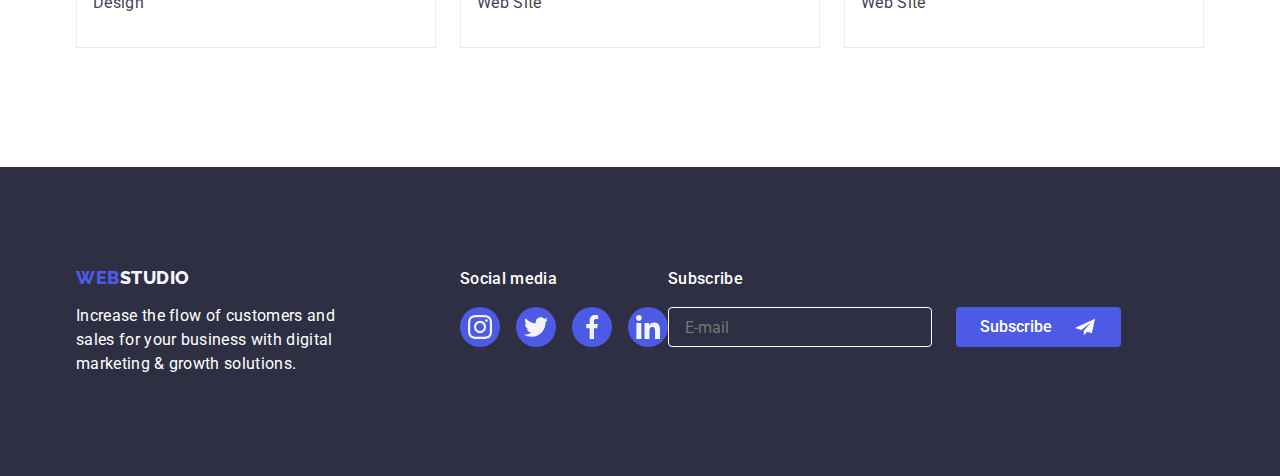
==== commit 9fc661d9: "dd" ====
--- a/portfolio.html
+++ b/portfolio.html
@@ -324,6 +324,7 @@
     
     
         </div>
+       <div class="container-form">
         <form class="form-list-footer">
           <label for="subscribe" class="subscribe">
             <span class="subscribe-text"> Subscribe </span>
@@ -344,6 +345,7 @@
           </div>
         
         </form>
+       </div>
       </div>
     
     </footer>
--- a/css/styles.css
+++ b/css/styles.css
@@ -651,6 +651,8 @@
   border-radius: 4px;
   background-color: inherit;
   color: #ffffff;
+
+  transition: border-color 250ms cubic-bezier(0.4, 0, 0.2, 1);
 }
 
 .form-footer:focus {
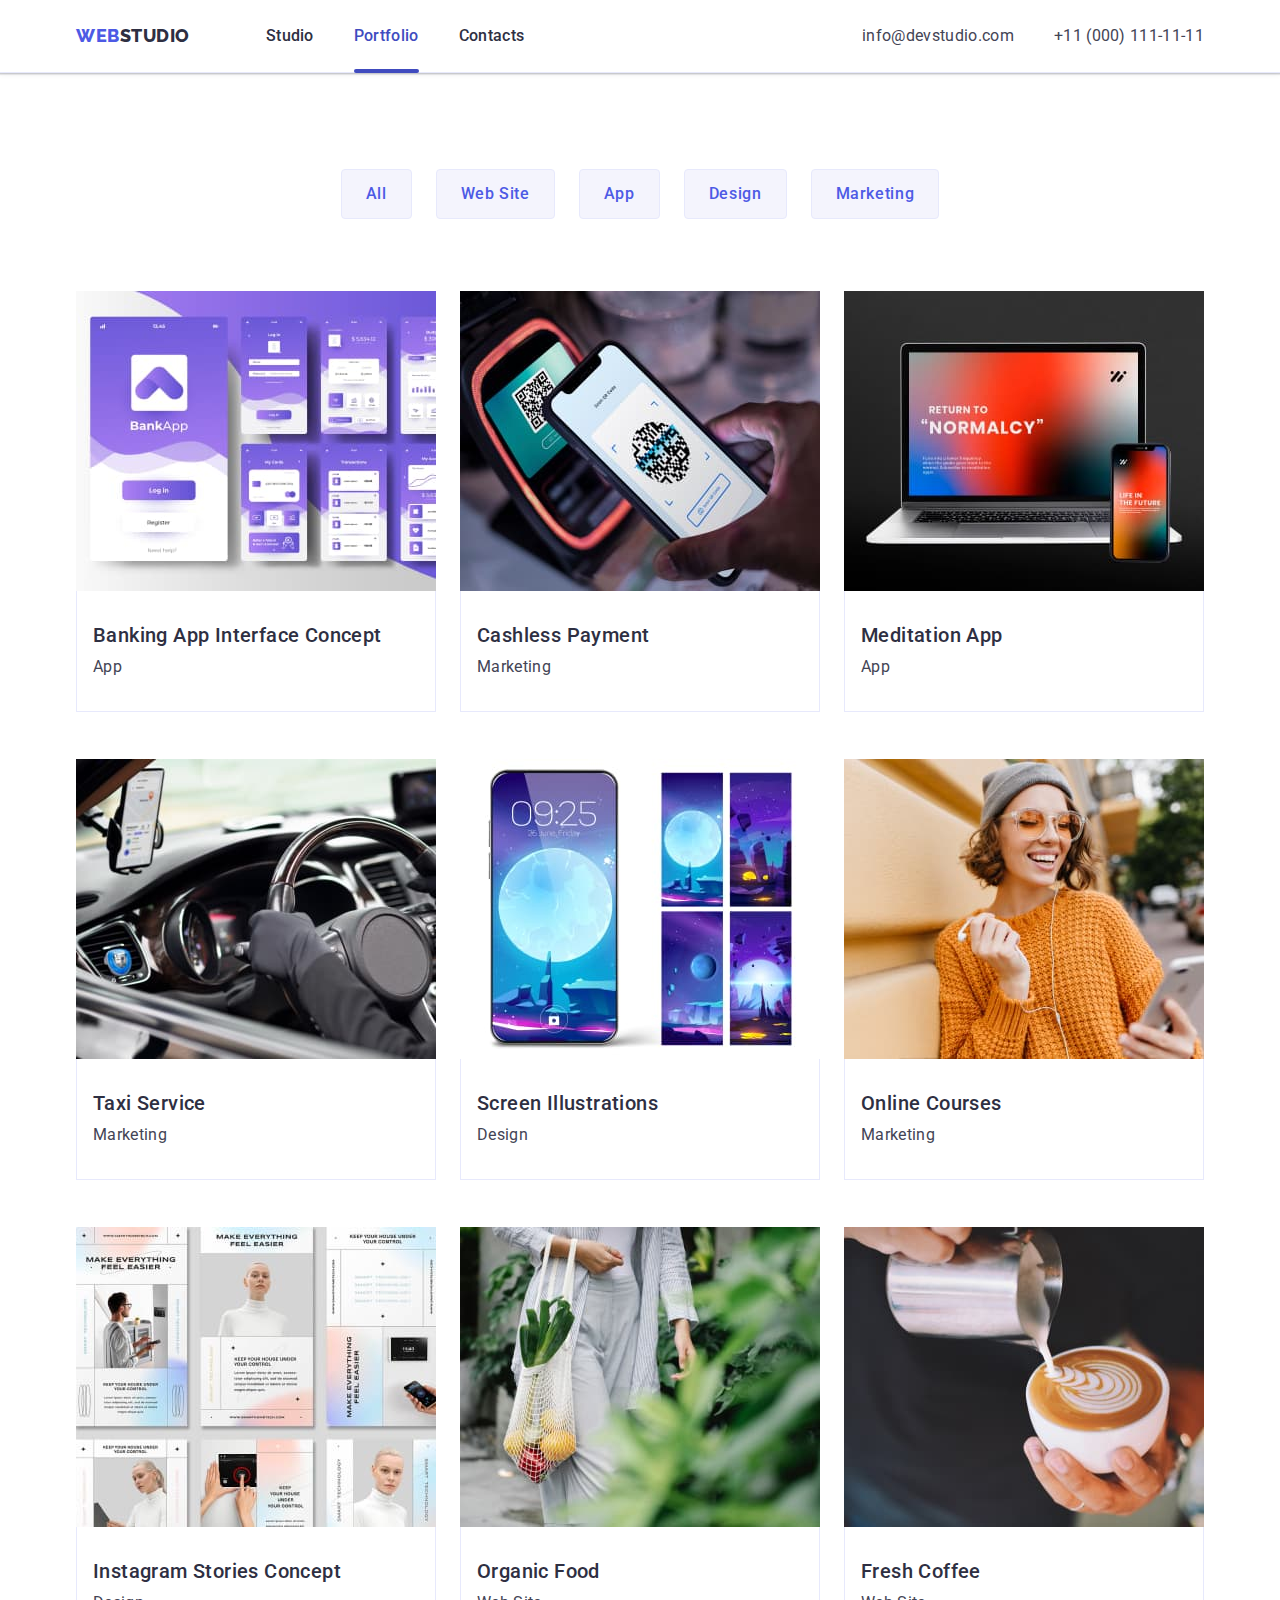
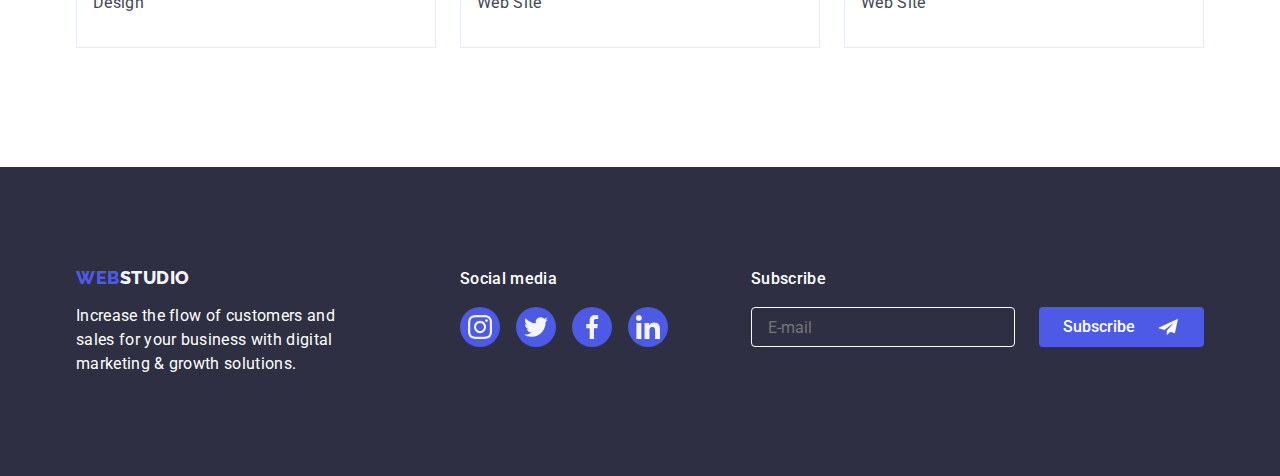
==== commit df4fb22e: "22" ====
--- a/portfolio.html
+++ b/portfolio.html
@@ -324,13 +324,17 @@
     
     
         </div>
+
        <div class="container-form">
+
+        <p class="subscribe-text ">Subscribe</p>
+
         <form class="form-list-footer">
-          <label for="subscribe" class="subscribe">
-            <span class="subscribe-text"> Subscribe </span>
-            <input type="email" name="subscribe" autocomplete="on" placeholder="E-mail" class="form-footer" id="subscribe">
-        
-          </label>
+          
+            
+            <label for="subscribe"><input type="email" name="subscribe" autocomplete="on" placeholder="E-mail" class="form-footer" id="subscribe"></label>
+        
+          
         
         
           <div class="container-button-futter">
--- a/css/styles.css
+++ b/css/styles.css
@@ -616,6 +616,10 @@
 
 /* -----------------------Форма-------------------- */
 
+.container-form {
+  margin-left: auto;
+}
+
 .form-list-footer {
   display: flex;
   align-items: flex-end;
@@ -636,7 +640,7 @@
   font-weight: 500;
   font-size: 16px;
   line-height: 1.5;
-
+  margin-bottom: 16px;
   letter-spacing: 0.02em;
 }
 
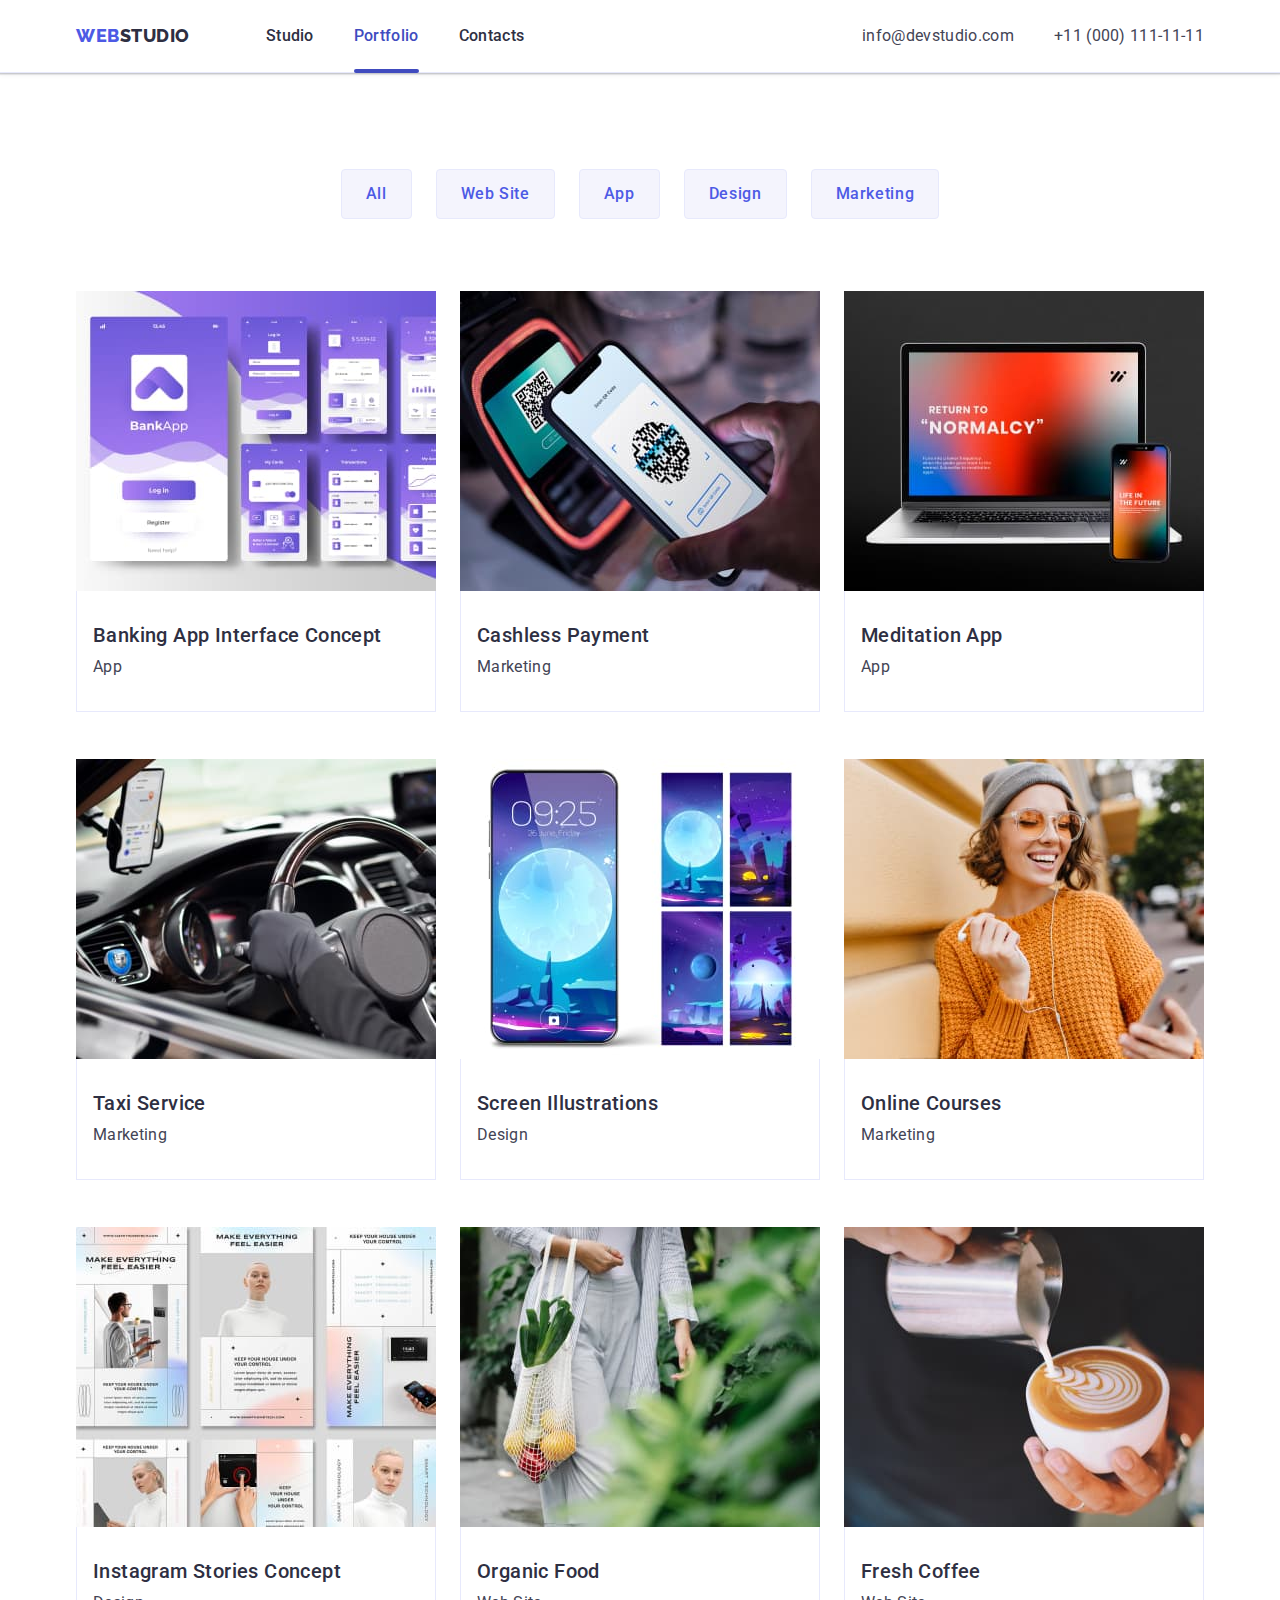
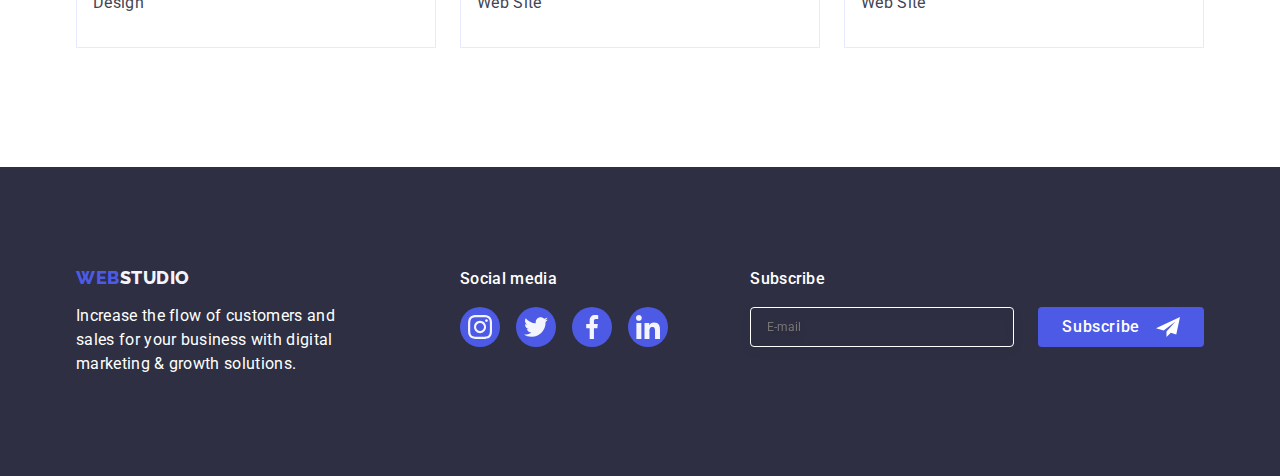
==== commit b68fda75: "asdasd" ====
--- a/portfolio.html
+++ b/portfolio.html
@@ -264,94 +264,68 @@
 
     <!--Подвал сайта-->
 
-    <footer class="footer">
-    
-      <div class="container footer-container">
-        <div class="footer-container-text">
-          <a href="./index.html" class="logo-footer link">Web<span class="footer-logo-span">Studio</span>
-          </a>
-          <p class="footer-text">
-            Increase the flow of customers and sales for your business with
-            digital marketing & growth solutions.
-          </p>
-        </div>
-    
-    
-        <div class="footer-social-media">
-    
-          <p class="footer-social-media-text">Social media</p>
-    
-          <ul class="footer-list">
-            <li class="item-footer-social">
-              <a href="" class="link link-social-media footer-social-link">
-                <svg class="icon" width="24" height="24">
-                  <use href="./images/icons.svg#icon-instagram">
-    
-                  </use>
-                </svg>
-              </a>
-            </li>
-            <li class="item-footer-social">
-              <a href="" class="link link-social-media footer-social-link">
-                <svg class="icon" width="24" height="24">
-                  <use href="./images/icons.svg#icon-twitter">
-    
-                  </use>
-                </svg>
-              </a>
-            </li>
-            <li class="item-footer-social">
-              <a href="" class="link link-social-media footer-social-link">
-                <svg class="icon" width="24" height="24">
-                  <use href="./images/icons.svg#icon-facebook">
-    
-                  </use>
-                </svg>
-              </a>
-            </li>
-            <li class="item-footer-social">
-              <a href="" class="link link-social-media footer-social-link">
-    
-                <svg class="icon" width="24" height="24">
-    
-                  <use href="./images/icons.svg#icon-linkedin"></use>
-    
-                </svg>
-              </a>
-            </li>
-          </ul>
-    
-    
-    
-        </div>
-
-       <div class="container-form">
-
-        <p class="subscribe-text ">Subscribe</p>
-
+  <footer class="footer">
+    <div class="container footer-container">
+      <div class="footer-container-text">
+        <a href="./index.html" class="logo-footer link">Web<span class="footer-logo-span">Studio</span>
+        </a>
+        <p class="footer-text">
+          Increase the flow of customers and sales for your business with
+          digital marketing & growth solutions.
+        </p>
+      </div>
+  
+      <div class="footer-social-media">
+        <p class="footer-social-media-text">Social media</p>
+  
+        <ul class="footer-list">
+          <li class="item-footer-social">
+            <a href="" class="link link-social-media footer-social-link">
+              <svg class="icon" width="24" height="24">
+                <use href="./images/icons.svg#icon-instagram"></use>
+              </svg>
+            </a>
+          </li>
+          <li class="item-footer-social">
+            <a href="" class="link link-social-media footer-social-link">
+              <svg class="icon" width="24" height="24">
+                <use href="./images/icons.svg#icon-twitter"></use>
+              </svg>
+            </a>
+          </li>
+          <li class="item-footer-social">
+            <a href="" class="link link-social-media footer-social-link">
+              <svg class="icon" width="24" height="24">
+                <use href="./images/icons.svg#icon-facebook"></use>
+              </svg>
+            </a>
+          </li>
+          <li class="item-footer-social">
+            <a href="" class="link link-social-media footer-social-link">
+              <svg class="icon" width="24" height="24">
+                <use href="./images/icons.svg#icon-linkedin"></use>
+              </svg>
+            </a>
+          </li>
+        </ul>
+      </div>
+      <!-- ----------FORM------------------ -->
+      <div class="container-form">
+        <p class="subscribe-text">Subscribe</p>
+  
         <form class="form-list-footer">
-          
-            
-            <label for="subscribe"><input type="email" name="subscribe" autocomplete="on" placeholder="E-mail" class="form-footer" id="subscribe"></label>
-        
-          
-        
-        
-          <div class="container-button-futter">
-            <button type="submit" class="btn-form-footter">
-              Subscribe
-            </button>
-            <svg width="24" height="20" class="icon-btn-footter">
-              <use href="./images/icons.svg#icon-fly-litac">
-        
-              </use>
+          <label for="subscribe" class="label-subscribe"><input type="email" name="subscribe" autocomplete="on"
+              placeholder="E-mail" id="subscribe" class="form-footer" /></label>
+  
+          <button type="submit" class="btn-form-footter">
+            Subscribe
+            <svg width="24" height="24" class="icon-btn-footter">
+              <use href="./images/icons.svg#icon-fly-litac"></use>
             </svg>
-          </div>
-        
+          </button>
         </form>
-       </div>
       </div>
-    
-    </footer>
+    </div>
+  </footer>
   </body>
 </html>
--- a/css/styles.css
+++ b/css/styles.css
@@ -616,16 +616,8 @@
 
 /* -----------------------Форма-------------------- */
 
-.container-form {
-  margin-left: auto;
-}
-
 .form-list-footer {
   display: flex;
-  align-items: flex-end;
-  gap: 24px;
-
-  margin-left: auto;
 }
 
 .subscribe {
@@ -642,6 +634,11 @@
   line-height: 1.5;
   margin-bottom: 16px;
   letter-spacing: 0.02em;
+  color: #ffffff;
+}
+
+.label-subscribe {
+  margin-right: 24px;
 }
 
 .form-footer {
@@ -649,12 +646,18 @@
   border: none;
   width: 264px;
   height: 40px;
-  padding: 8px 16px;
+
+  padding-left: 16px;
 
   border: 1px solid #ffffff;
   border-radius: 4px;
-  background-color: inherit;
+  background-color: transparent;
   color: #ffffff;
+  filter: drop-shadow(0px 4px 4px rgba(0, 0, 0, 0.15));
+
+  font-size: 12px;
+  line-height: 1.5;
+  line-height: 1.5;
 
   transition: border-color 250ms cubic-bezier(0.4, 0, 0.2, 1);
 }
@@ -665,8 +668,10 @@
 
 .btn-form-footter {
   display: flex;
-  justify-content: flex-start;
-  width: 165px;
+  justify-content: center;
+  align-items: center;
+  min-width: 165px;
+  height: 40px;
   padding: 8px 24px;
 
   background-color: var(--button-color);
@@ -677,6 +682,7 @@
   font-weight: 500;
   font-size: 16px;
   line-height: 1.5;
+  letter-spacing: 0.04em;
   border: none;
   border-radius: 4px;
   cursor: pointer;
@@ -685,7 +691,7 @@
 }
 
 .btn-form-footter:hover {
-  background-color: var(--acsent-color);
+  background-color: #31d0aa;
 }
 
 .container-button-futter {
@@ -694,10 +700,7 @@
 }
 
 .icon-btn-footter {
-  position: absolute;
-  top: 50%;
-  right: 24px;
-  transform: translateY(-50%);
+  margin-left: 16px;
 }
 /* -----------------------СТРАНИЦА ПОРТФОЛИО---------------------- */
 
@@ -1074,6 +1077,10 @@
   color: #8e8f99;
 }
 
+.container-form {
+  margin-left: auto;
+}
+
 .container-form-checkbox {
   display: flex;
 
@@ -1111,7 +1118,7 @@
 
 .send-btn-form:hover,
 .send-btn-form:focus {
-  background-color: var(--acsent-color);
+  background-color: var();
 }
 
 .icons-accept {
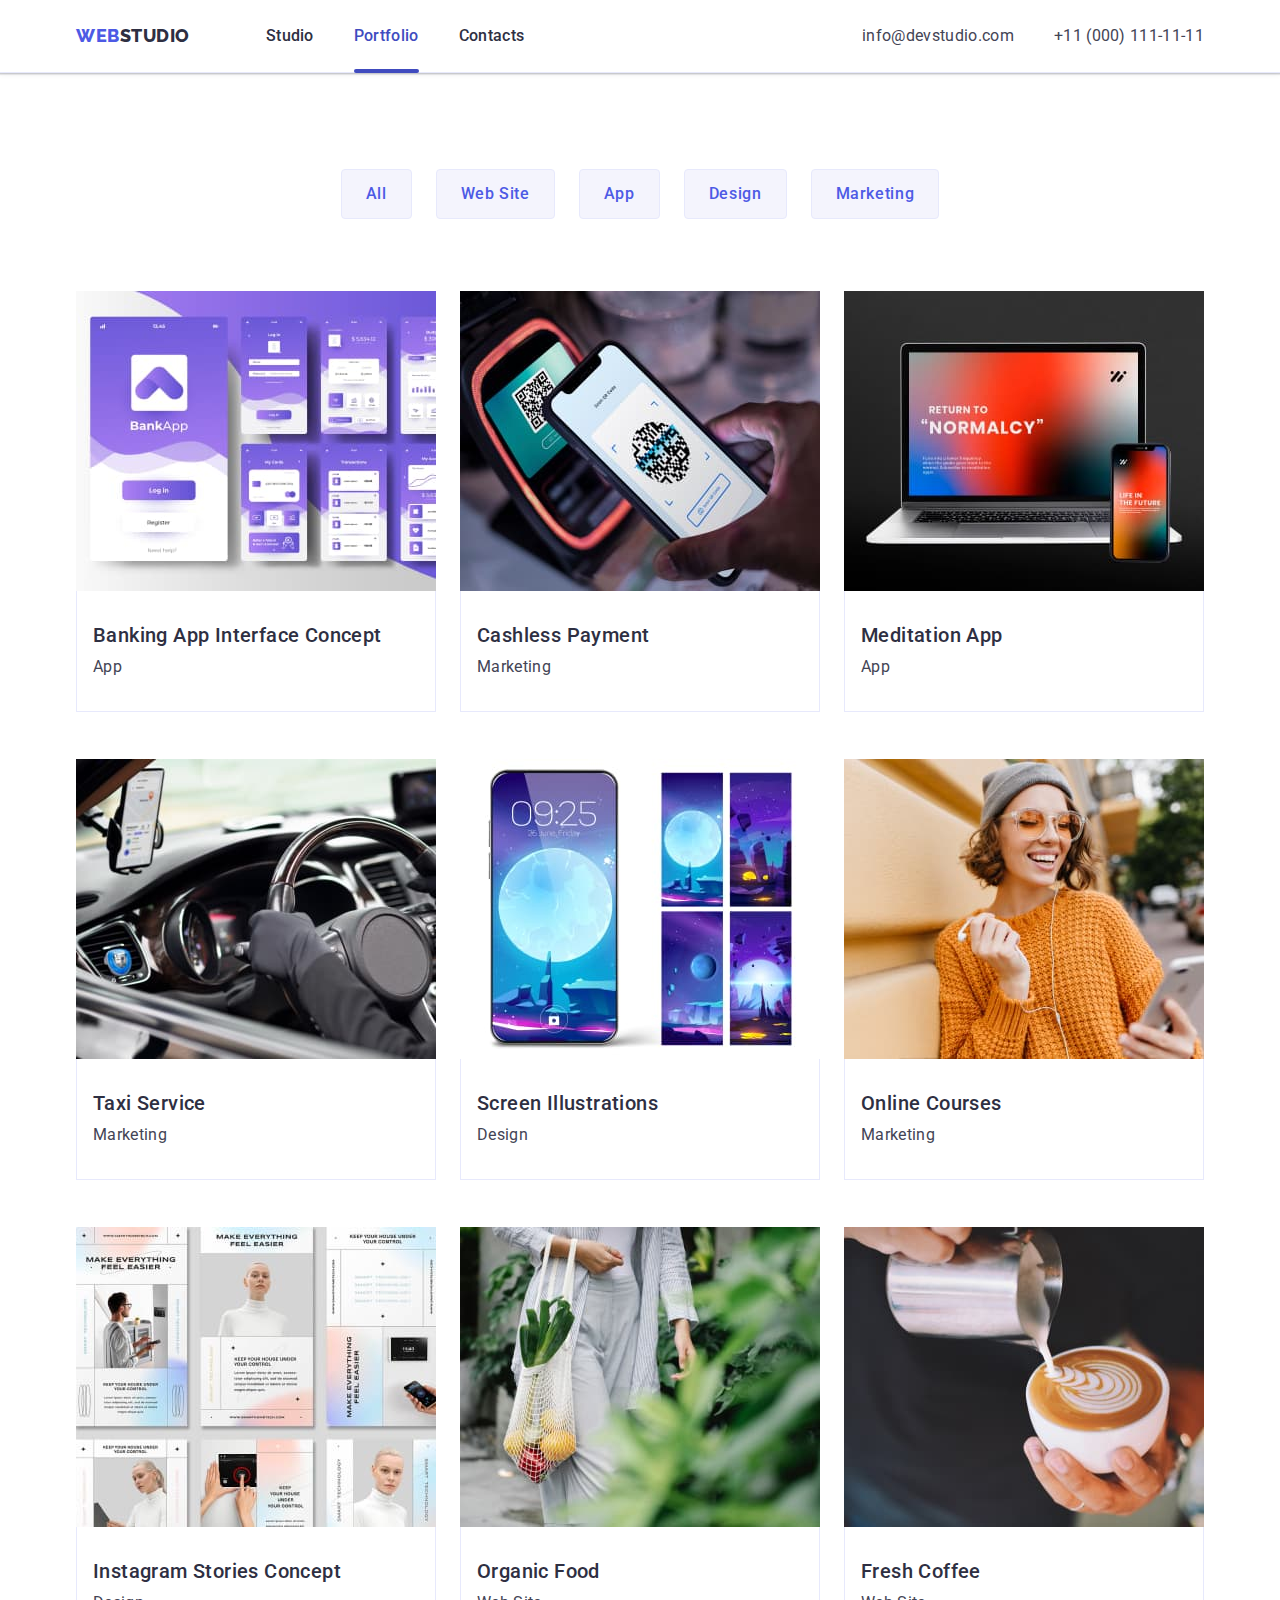
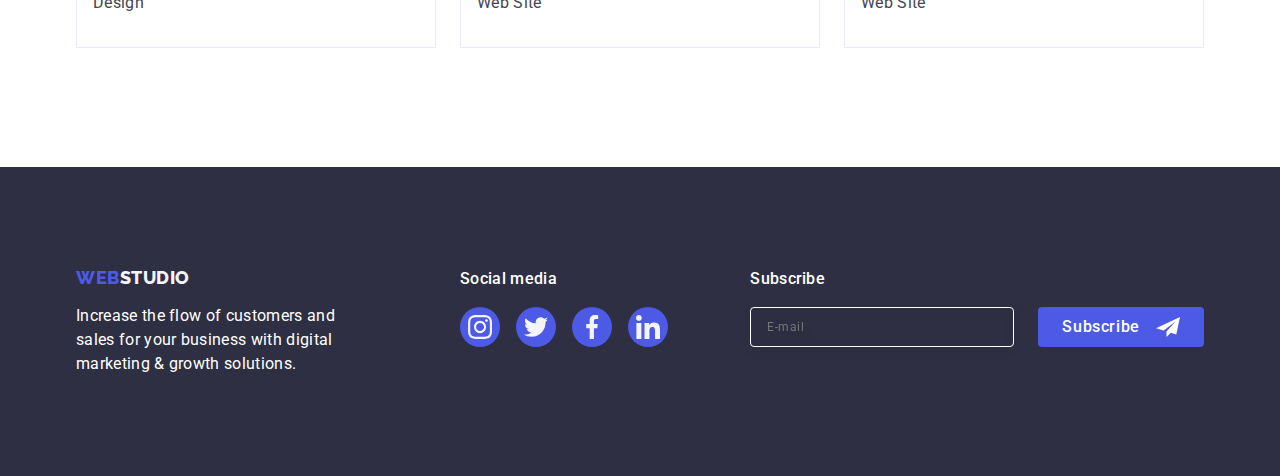
==== commit 002355f5: "добавил адаптацию для изображения" ====
--- a/portfolio.html
+++ b/portfolio.html
@@ -105,7 +105,8 @@
                   src="./images/galery/2.jpg"
                   alt="Phone Checks QR Code"
                   width="360"
-                  class="galerry-img"
+                  class="galerry-img
+                  img-adaptation"
                 />
                 <p class="animation-card-text">14 Stylish and User-Friendly App Design Concepts · Task Manager App · Calorie Tracker App
                   · Exotic Fruit Ecommerce App ·
@@ -125,7 +126,8 @@
                   src="./images/galery/3.jpg"
                   alt="Notebook with phone"
                   width="360"
-                  class="galerry-img"
+                  class="galerry-img
+                  img-adaptation"
                 />
                 <p class="animation-card-text">14 Stylish and User-Friendly App Design Concepts · Task Manager App · Calorie Tracker App
                   · Exotic Fruit Ecommerce App ·
@@ -145,7 +147,8 @@
                   src="./images/galery/4.jpg"
                   alt="The driver in the car holds the steering wheel"
                   width="360"
-                  class="galerry-img"
+                  class="galerry-img
+                  img-adaptation"
                 />
                 <p class="animation-card-text">14 Stylish and User-Friendly App Design Concepts · Task Manager App · Calorie Tracker App
                   · Exotic Fruit Ecommerce App ·
@@ -165,7 +168,8 @@
                   src="./images/galery/5.jpg"
                   alt="Included phone"
                   width="360"
-                  class="galerry-img"
+                  class="galerry-img
+                  img-adaptation"
                 />
                 <p class="animation-card-text">14 Stylish and User-Friendly App Design Concepts · Task Manager App · Calorie Tracker App
                   · Exotic Fruit Ecommerce App ·
@@ -185,7 +189,8 @@
                   src="./images/galery/6.jpg"
                   alt="girl with headphones in orange sweater"
                   width="360"
-                  class="galerry-img"
+                  class="galerry-img
+                  img-adaptation"
                 />
                 <p class="animation-card-text">14 Stylish and User-Friendly App Design Concepts · Task Manager App · Calorie Tracker App
                   · Exotic Fruit Ecommerce App ·
@@ -205,7 +210,8 @@
                   src="./images/galery/7.jpg"
                   alt="book pages"
                   width="360"
-                  class="galerry-img"
+                  class="galerry-img
+                  img-adaptation"
                 />
                 <p class="animation-card-text">14 Stylish and User-Friendly App Design Concepts · Task Manager App · Calorie Tracker App
                   · Exotic Fruit Ecommerce App ·
@@ -225,7 +231,8 @@
                   src="./images/galery/8.jpg"
                   alt="a girl in white carries vegetables in a bag"
                   width="360"
-                  class="galerry-img"
+                  class="galerry-img 
+                  img-adaptation"
                 />
                 <p class="animation-card-text">14 Stylish and User-Friendly App Design Concepts · Task Manager App · Calorie Tracker App
                   · Exotic Fruit Ecommerce App ·
@@ -245,7 +252,8 @@
                   src="./images/galery/9.jpg"
                   alt="a girl in white carries vegetables in a bag"
                   width="360"
-                  class="galerry-img"
+                  class="galerry-img
+                  img-adaptation"
                 />
                 <p class="animation-card-text">14 Stylish and User-Friendly App Design Concepts · Task Manager App · Calorie Tracker App
                   · Exotic Fruit Ecommerce App ·
--- a/css/styles.css
+++ b/css/styles.css
@@ -86,6 +86,8 @@
   --button-portvolio-color: #f4f4fd;
   --color-icon: #f4f4fd;
   --color-icon-costumers: #8e8f99;
+  --form-text-color: #8e8f99;
+  --white-color: #ffffff;
 }
 
 /* Контейнер */
@@ -657,7 +659,7 @@
 
   font-size: 12px;
   line-height: 1.5;
-  line-height: 1.5;
+  letter-spacing: 0.04em;
 
   transition: border-color 250ms cubic-bezier(0.4, 0, 0.2, 1);
 }
@@ -867,6 +869,11 @@
   transform: translateY(0px);
 }
 
+.img-adaptation {
+  max-width: 100%;
+  height: auto;
+}
+
 /* ------------------------МОДЕЛЬНОЕ ОКНО И БЕКДРОП ----------------------- */
 
 .backdrop {
@@ -951,18 +958,21 @@
   margin-bottom: 16px;
 }
 
-.list-form {
-  border: none;
-  padding: 0;
-  margin: 0;
-}
-
 .container-form-components {
   position: relative;
   display: flex;
   flex-direction: column;
   gap: 4px;
 
+  margin-bottom: 8px;
+}
+
+/* .list-form {
+  display: flex;
+  flex-direction: column;
+  gap: 8px;
+} */
+.list-form {
   margin-bottom: 8px;
 }
 
@@ -979,19 +989,20 @@
 } */
 
 .input-user {
-  outline: none;
+  outline: transparent;
   border: none;
   width: 100%;
   height: 40px;
   padding-left: 38px;
 
-  border: 1px solid rgba(46, 47, 66, 0.4);
   border-radius: 4px;
-  transition: border 250ms cubic-bezier(0.4, 0, 0.2, 1);
+  background-color: transparent;
+  transition: border-color 250ms cubic-bezier(0.4, 0, 0.2, 1);
+  border: 1px solid rgba(46, 47, 66, 0.2);
 }
 
 .input-user:focus {
-  border: 1px solid #4d5ae5;
+  border-color: #4d5ae5;
 }
 
 .icons-form {
@@ -999,51 +1010,61 @@
 }
 
 .input-user:focus + .icons-svg-form {
-  color: var(--button-color);
-}
-
-.form-text-clue {
-  position: relative;
+  fill: var(--button-color);
 }
 
 .icons-svg-form {
   position: absolute;
-  top: 46%;
-  left: 19px;
-  transform: translatex(-50%);
-
-  transition: color 250ms cubic-bezier(0.4, 0, 0.2, 1);
+  top: 50%;
+  left: 16px;
+  transform: translateY(-50%);
+
+  transition: fill 250ms cubic-bezier(0.4, 0, 0.2, 1);
   fill: currentColor;
   cursor: pointer;
 }
 
 .form-text-clue {
+  display: block;
   font-family: 'Roboto';
-  color: #8e8f99;
+  color: var(--form-text-color);
   font-weight: 400;
   font-size: 12px;
-  line-height: 1.16;
+  line-height: 1.17;
   letter-spacing: 0.04em;
+  margin-bottom: 4px;
+}
+
+.container-icon-input {
+  position: relative;
+}
+
+.container-texteria {
+  margin-bottom: 16px;
 }
 
 .comment-form {
-  outline: none;
+  outline: transparent;
   border: none;
 
-  width: 360px;
+  font-size: 12px;
+  line-height: 1.17;
+  letter-spacing: 0.04em;
+  width: 100%;
   height: 120px;
-  padding-left: 16px;
-  padding-top: 8px;
-  padding-bottom: 8px;
-  margin-bottom: 16px;
-  border: 1px solid rgba(46, 47, 66, 0.4);
+  padding: 8px 16px;
+  color: rgba(46, 47, 66, 0.4);
+  background-color: transparent;
+  resize: none;
+
+  border: 1px solid rgba(46, 47, 66, 0.2);
   border-radius: 4px;
 
-  transition: border 250ms cubic-bezier(0.4, 0, 0.2, 1);
+  transition: border-color 250ms cubic-bezier(0.4, 0, 0.2, 1);
 }
 
 .comment-form:focus {
-  border: 1px solid #4d5ae5;
+  border-color: #4d5ae5;
 }
 
 .comment-form::placeholder {
@@ -1060,21 +1081,40 @@
 .accept {
   width: 16px;
   height: 16px;
+  visibility: hidden;
   appearance: none;
   position: absolute;
 }
 
+.container-accept {
+  margin-bottom: 24px;
+}
+
 .accept-text {
-  display: flex;
-  align-items: center;
-  gap: 8px;
-
   font-family: 'Roboto', sans-serif;
   font-weight: 400;
   font-size: 12px;
-  line-height: 1.16;
+  line-height: 1.17;
   letter-spacing: 0.04em;
-  color: #8e8f99;
+  color: var(--form-text-color);
+}
+
+.privacy-link {
+  color: var(--button-color);
+}
+
+.span-form-svg-privacy {
+  display: inline-flex;
+  align-items: center;
+  justify-content: center;
+  fill: transparent;
+  border: 1px solid #2e2f42;
+  border-radius: 2px;
+  width: 16px;
+  height: 16px;
+  padding: 3px 4px;
+
+  margin-right: 8px;
 }
 
 .container-form {
@@ -1090,7 +1130,7 @@
 .send-btn-form {
   display: block;
   padding: 16px 32px;
-  background: var(--button-color);
+  background-color: var(--button-color);
   box-shadow: 0px 4px 4px rgba(0, 0, 0, 0.15);
   border-radius: 4px;
 
@@ -1107,7 +1147,7 @@
   margin-left: auto;
   margin-right: auto;
 
-  width: 169px;
+  min-width: 169px;
   height: 56px;
 
   margin-top: 24px;
@@ -1118,16 +1158,7 @@
 
 .send-btn-form:hover,
 .send-btn-form:focus {
-  background-color: var();
-}
-
-.icons-accept {
-  border: 1px solid #8e8f99;
-  border-radius: 2px;
-  width: 16px;
-  height: 16px;
-  padding: 3px 4px;
-  transition: background-color 250ms cubic-bezier(0.4, 0, 0.2, 1);
+  background-color: var(--acsent-color);
 }
 
 .is-hidden-icon-checkbox {
@@ -1135,10 +1166,13 @@
   transition: visibility 250ms cubic-bezier(0.4, 0, 0.2, 1);
 }
 
-.accept:checked + .icons-accept {
+.accept:checked + .accept-text .span-form-svg-privacy {
+  border: none;
   background-color: var(--acsent-color);
-}
-
-.accept:checked + .icons-accept .is-hidden-icon-checkbox {
+  fill: var(--white-color);
+  border-color: var(--acsent-color);
+}
+
+.accept:checked + .accept-text .span-form-svg-privacy .is-hidden-icon-checkbox {
   visibility: visible;
 }
